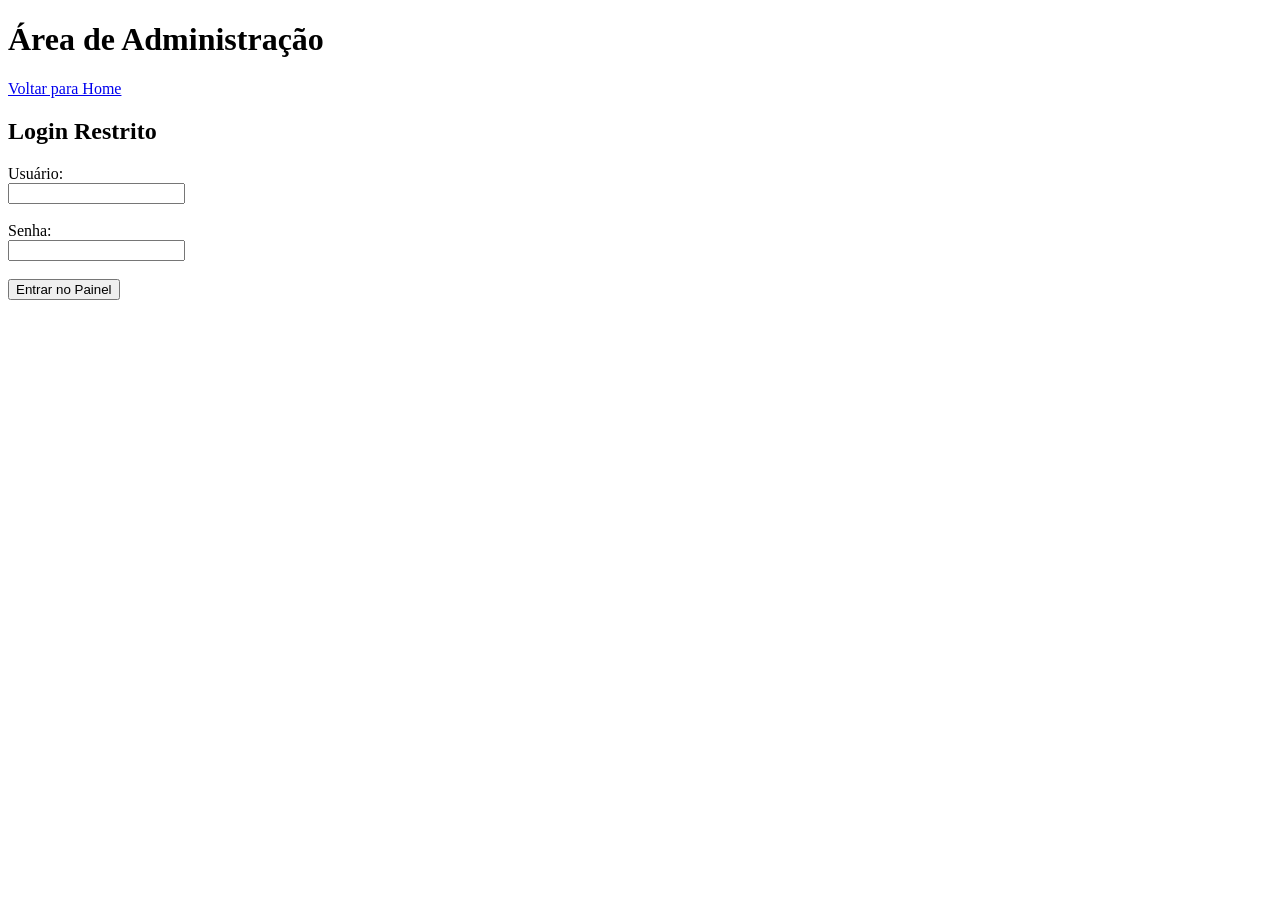
==== admin.html @ 0ec5e9e4 "Arquivos criados com links funcionando" ====
<!DOCTYPE html>
<html lang="pt-BR">
<head>
    <meta charset="UTF-8">
    <meta name="viewport" content="width=device-width, initial-scale=1.0">
    <title>Painel Administrativo - Biblioteca Brasil</title>
</head>
<body>
    <header>
        <h1>Área de Administração</h1>
        <a href="index.html">Voltar para Home</a>
    </header>

    <main>
        <h2>Login Restrito</h2>
        <form action="#" method="POST">
            <label for="usuario">Usuário:</label><br>
            <input type="text" id="usuario" name="usuario" required><br><br>

            <label for="senha">Senha:</label><br>
            <input type="password" id="senha" name="senha" required><br><br>

            <button type="submit">Entrar no Painel</button>
        </form>
    </main>
</body>
</html>
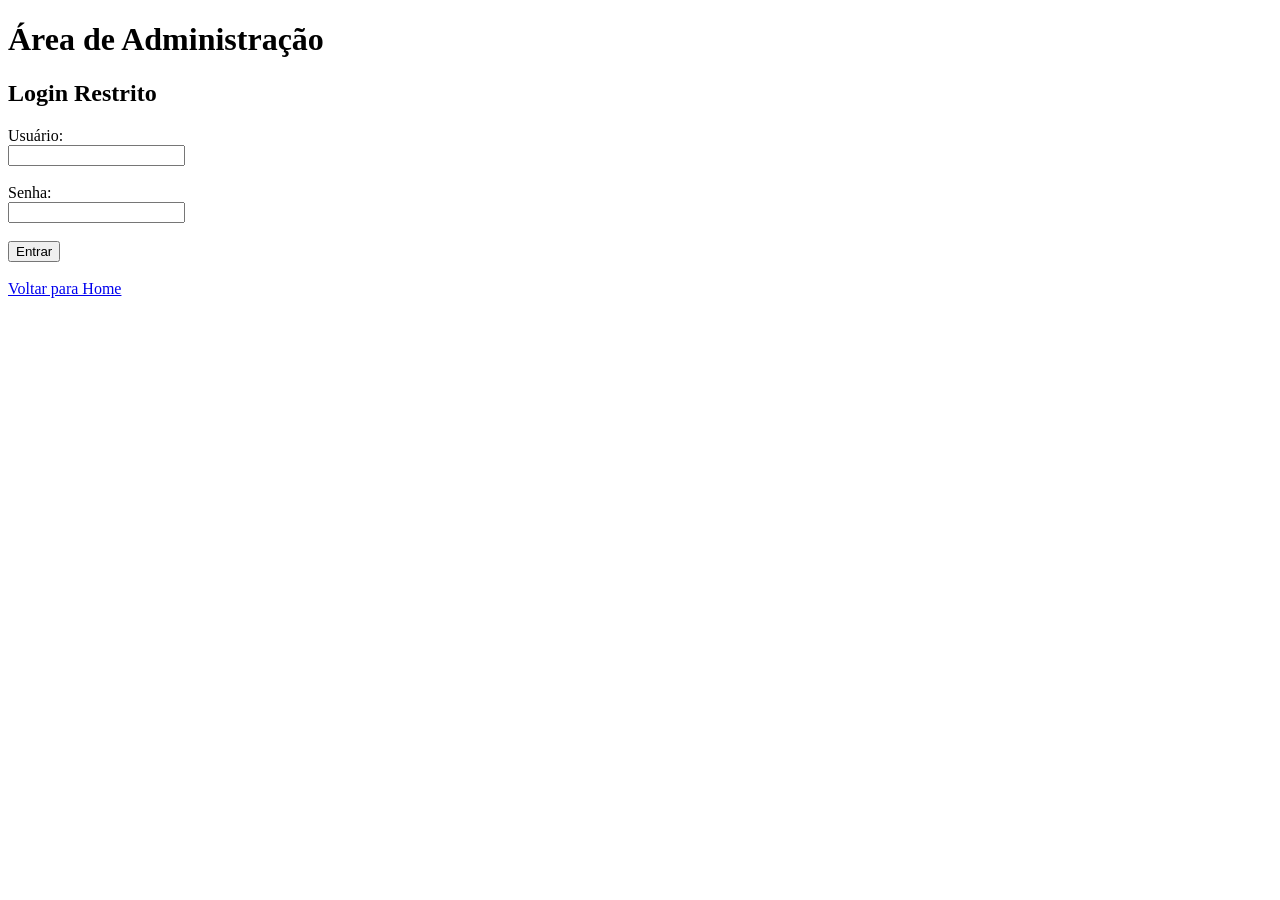
==== commit 64d22efd: "Atualiza botão entrar e retornar ao início" ====
--- a/admin.html
+++ b/admin.html
@@ -8,7 +8,6 @@
 <body>
     <header>
         <h1>Área de Administração</h1>
-        <a href="index.html">Voltar para Home</a>
     </header>
 
     <main>
@@ -20,8 +19,12 @@
             <label for="senha">Senha:</label><br>
             <input type="password" id="senha" name="senha" required><br><br>
 
-            <button type="submit">Entrar no Painel</button>
+            <button type="submit">Entrar</button>
+
+
         </form>
+
+        <br><a href="index.html">Voltar para Home</a>
     </main>
 </body>
 </html>
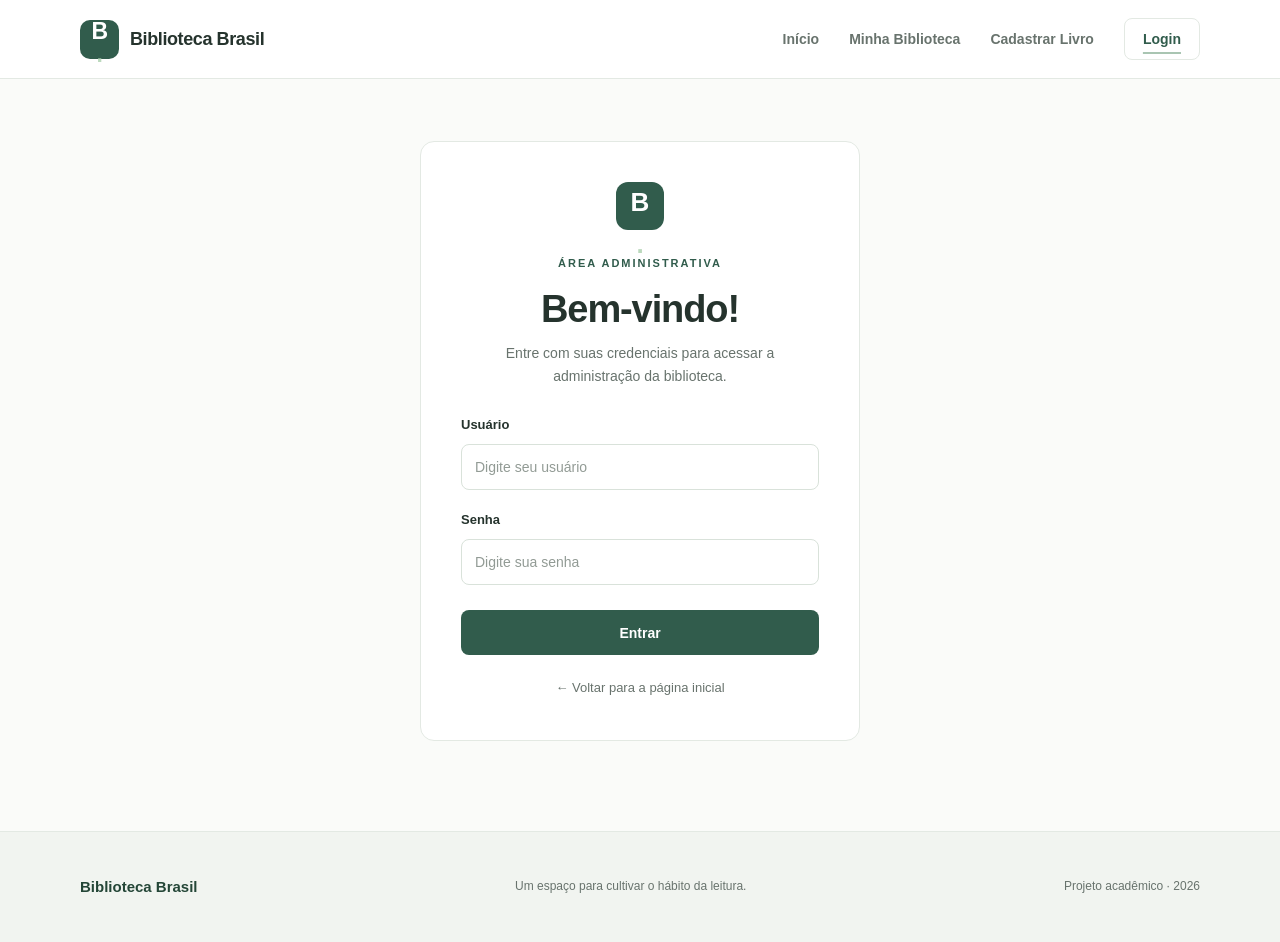
==== commit 939bc5ba: "Atualiza CSS de todos os arquivos" ====
--- a/admin.html
+++ b/admin.html
@@ -3,28 +3,53 @@
 <head>
     <meta charset="UTF-8">
     <meta name="viewport" content="width=device-width, initial-scale=1.0">
-    <title>Painel Administrativo - Biblioteca Brasil</title>
+    <meta name="description" content="Acesse a área administrativa da Biblioteca Brasil.">
+    <title>Biblioteca Brasil | Login</title>
+    <link rel="stylesheet" href="style.css">
 </head>
 <body>
-    <header>
-        <h1>Área de Administração</h1>
+    <header class="cabecalho">
+        <div class="container cabecalho-conteudo">
+            <a class="marca" href="index.html" aria-label="Biblioteca Brasil - página inicial">
+                <span class="marca-simbolo" aria-hidden="true">B<span>.</span></span>
+                <span>Biblioteca Brasil</span>
+            </a>
+            <nav class="navegacao" aria-label="Navegação principal">
+                <a href="index.html">Início</a>
+                <a href="biblioteca.html">Minha Biblioteca</a>
+                <a href="cadastro.html">Cadastrar Livro</a>
+                <a class="link-login ativo" href="admin.html" aria-current="page">Login</a>
+            </nav>
+        </div>
     </header>
 
-    <main>
-        <h2>Login Restrito</h2>
-        <form action="#" method="POST">
-            <label for="usuario">Usuário:</label><br>
-            <input type="text" id="usuario" name="usuario" required><br><br>
+    <main class="pagina-interna pagina-login container">
+        <section class="painel login-painel" aria-labelledby="titulo-login">
+            <div class="login-icone" aria-hidden="true">B<span>.</span></div>
+            <span class="etiqueta">ÁREA ADMINISTRATIVA</span>
+            <h1 id="titulo-login">Bem-vindo!</h1>
+            <p>Entre com suas credenciais para acessar a administração da biblioteca.</p>
+            <form action="#" method="POST" class="formulario-login">
+                <div class="campo">
+                    <label for="usuario">Usuário</label>
+                    <input type="text" id="usuario" name="usuario" placeholder="Digite seu usuário" autocomplete="username" required>
+                </div>
+                <div class="campo">
+                    <label for="senha">Senha</label>
+                    <input type="password" id="senha" name="senha" placeholder="Digite sua senha" autocomplete="current-password" required>
+                </div>
+                <button type="submit" class="botao botao-primario botao-largura-total">Entrar</button>
+            </form>
+            <a class="voltar-login" href="index.html">← Voltar para a página inicial</a>
+        </section>
+    </main>
 
-            <label for="senha">Senha:</label><br>
-            <input type="password" id="senha" name="senha" required><br><br>
-
-            <button type="submit">Entrar</button>
-
-
-        </form>
-
-        <br><a href="index.html">Voltar para Home</a>
-    </main>
+    <footer class="rodape">
+        <div class="container rodape-conteudo">
+            <span>Biblioteca Brasil</span>
+            <p>Um espaço para cultivar o hábito da leitura.</p>
+            <small>Projeto acadêmico · 2026</small>
+        </div>
+    </footer>
 </body>
-</html>+</html>
--- a/style.css
+++ b/style.css
@@ -0,0 +1,178 @@
+/* Biblioteca Brasil — identidade visual compartilhada */
+:root {
+    --verde: #315c4c;
+    --verde-escuro: #244637;
+    --verde-claro: #eaf1eb;
+    --fundo: #fafbf9;
+    --branco: #ffffff;
+    --texto: #25332d;
+    --texto-suave: #68736d;
+    --borda: #e3e9e3;
+    --raio: 12px;
+}
+
+* { box-sizing: border-box; }
+html { scroll-behavior: smooth; }
+body {
+    margin: 0;
+    font-family: Arial, Helvetica, sans-serif;
+    color: var(--texto);
+    background: var(--fundo);
+    line-height: 1.6;
+}
+a { color: inherit; text-decoration: none; }
+.container { width: min(1120px, calc(100% - 48px)); margin: 0 auto; }
+
+/* Cabeçalho e menu */
+.cabecalho { background: var(--branco); border-bottom: 1px solid var(--borda); }
+.cabecalho-conteudo { min-height: 78px; display: flex; align-items: center; justify-content: space-between; gap: 24px; }
+.marca { display: inline-flex; align-items: center; gap: 11px; font-weight: 700; font-size: 18px; letter-spacing: -.4px; white-space: nowrap; }
+.marca-simbolo { display: grid; place-items: center; width: 39px; height: 39px; border-radius: 10px; background: var(--verde); color: white; font-size: 23px; line-height: 1; }
+.marca-simbolo span { color: #bbd9bd; }
+.navegacao { display: flex; align-items: center; gap: 30px; flex-wrap: wrap; }
+.navegacao a { font-size: 14px; color: var(--texto-suave); font-weight: 600; transition: color .2s; }
+.navegacao a:hover, .navegacao a.ativo { color: var(--verde); }
+.navegacao a.ativo { text-decoration: underline; text-decoration-color: #a9c5b2; text-decoration-thickness: 2px; text-underline-offset: 8px; }
+.navegacao .link-login { border: 1px solid var(--borda); border-radius: 8px; padding: 9px 18px; color: var(--texto); }
+.navegacao .link-login:hover { border-color: var(--verde); color: var(--verde); }
+
+/* Banner principal */
+.apresentacao { padding: 34px 0 0; }
+.apresentacao-conteudo { background: var(--verde-claro); border: 1px solid #e1eae2; border-radius: 16px; text-align: center; padding: 86px 32px 92px; }
+.etiqueta { display: inline-block; color: var(--verde); font-size: 11px; letter-spacing: 2px; font-weight: 700; }
+h1, h2, h3, p { margin-top: 0; }
+h1 { max-width: 700px; margin: 15px auto 18px; font-size: clamp(34px, 5vw, 53px); line-height: 1.17; letter-spacing: -1.8px; }
+.apresentacao p { max-width: 570px; margin: 0 auto; color: #53675b; font-size: 16px; }
+.acoes { display: flex; justify-content: center; align-items: center; gap: 12px; flex-wrap: wrap; margin-top: 32px; }
+.botao { min-height: 45px; display: inline-flex; align-items: center; justify-content: center; gap: 12px; border-radius: 8px; padding: 11px 20px; font-size: 14px; font-weight: 700; transition: background .2s, transform .2s, border-color .2s; }
+.botao:hover { transform: translateY(-2px); }
+.botao-primario { background: var(--verde); color: var(--branco); }
+.botao-primario:hover { background: var(--verde-escuro); }
+.botao-secundario { border: 1px solid #c9d8cb; color: var(--verde-escuro); background: rgba(255,255,255,.45); }
+.botao-secundario:hover { border-color: var(--verde); background: white; }
+
+/* Três funcionalidades do protótipo */
+.funcionalidades { padding-top: 78px; padding-bottom: 95px; }
+.secao-cabecalho { text-align: center; margin-bottom: 35px; }
+.secao-cabecalho h2 { font-size: clamp(25px, 3vw, 32px); line-height: 1.25; letter-spacing: -.8px; margin: 10px 0; }
+.secao-cabecalho p { color: var(--texto-suave); font-size: 15px; }
+.grade-cards { display: grid; grid-template-columns: repeat(3, 1fr); gap: 20px; }
+.card { display: flex; flex-direction: column; align-items: flex-start; min-height: 237px; border: 1px solid var(--borda); border-radius: var(--raio); background: var(--branco); padding: 29px 27px 25px; transition: transform .2s, box-shadow .2s; }
+.card:hover { transform: translateY(-3px); box-shadow: 0 9px 24px rgba(29, 58, 41, .06); }
+.card-numero { display: inline-block; font-size: 13px; color: #69907a; font-weight: 700; margin-bottom: 19px; }
+.card h3 { font-size: 18px; line-height: 1.3; margin-bottom: 10px; letter-spacing: -.3px; }
+.card p { color: var(--texto-suave); font-size: 14px; margin-bottom: 21px; }
+.card a { margin-top: auto; color: var(--verde); font-size: 13px; font-weight: 700; }
+.card a:hover { text-decoration: underline; text-underline-offset: 4px; }
+.card a span { padding-left: 5px; }
+
+/* Rodapé */
+.rodape { background: #f1f4f0; border-top: 1px solid var(--borda); }
+.rodape-conteudo { min-height: 110px; display: flex; align-items: center; justify-content: space-between; gap: 16px; }
+.rodape span { font-weight: 700; color: var(--verde-escuro); font-size: 15px; }
+.rodape p, .rodape small { color: var(--texto-suave); font-size: 12px; margin: 0; }
+
+/* Telas menores */
+@media (max-width: 800px) {
+    .cabecalho-conteudo { flex-direction: column; justify-content: center; padding: 19px 0; gap: 17px; }
+    .navegacao { justify-content: center; gap: 13px 20px; }
+    .grade-cards { grid-template-columns: 1fr; max-width: 520px; margin: auto; }
+    .card { min-height: 205px; }
+    .funcionalidades { padding: 64px 0 75px; }
+    .rodape-conteudo { flex-direction: column; justify-content: center; text-align: center; padding: 24px 0; gap: 5px; }
+}
+@media (max-width: 480px) {
+    .container { width: min(100% - 30px, 1120px); }
+    .marca { font-size: 16px; }
+    .navegacao { gap: 12px 15px; }
+    .navegacao a { font-size: 12px; }
+    .navegacao .link-login { padding: 6px 11px; }
+    .apresentacao { padding-top: 16px; }
+    .apresentacao-conteudo { padding: 67px 20px; }
+    h1 { letter-spacing: -1px; }
+    .apresentacao p { font-size: 14px; }
+    .acoes { flex-direction: column; align-items: stretch; }
+    .card { padding: 25px; }
+}
+
+/* Páginas internas: cadastro, biblioteca e login */
+body { min-height: 100vh; display: flex; flex-direction: column; }
+main { flex: 1; }
+button, input, select { font: inherit; }
+button { cursor: pointer; }
+:focus-visible { outline: 3px solid #85b9a0; outline-offset: 3px; }
+.pagina-interna { padding-top: 62px; padding-bottom: 90px; }
+.titulo-pagina { margin-bottom: 32px; }
+.titulo-pagina h1, .login-painel h1 { max-width: none; margin: 10px 0 10px; font-size: clamp(29px, 4vw, 38px); letter-spacing: -1.1px; line-height: 1.2; }
+.titulo-pagina p { margin-bottom: 0; font-size: 15px; color: var(--texto-suave); }
+.centralizado { text-align: center; }
+.painel { background: var(--branco); border: 1px solid var(--borda); border-radius: 14px; }
+
+/* Cadastro */
+.formulario-painel { max-width: 760px; margin: 0 auto; padding: 35px; }
+.formulario-livro { display: grid; grid-template-columns: repeat(2, minmax(0, 1fr)); gap: 24px; }
+.campo { display: flex; flex-direction: column; gap: 8px; min-width: 0; }
+.campo label, .rotulo-filtros { color: var(--texto); font-size: 13px; font-weight: 700; }
+.campo input, .campo select { width: 100%; min-height: 45px; padding: 11px 13px; border: 1px solid #d9e2da; border-radius: 8px; background: #fff; color: var(--texto); font-size: 14px; outline: none; transition: border-color .2s, box-shadow .2s; }
+.campo input::placeholder { color: #929b95; }
+.campo input:focus, .campo select:focus { border-color: var(--verde); box-shadow: 0 0 0 3px rgba(49, 92, 76, .1); }
+.acoes-formulario { grid-column: 1 / -1; display: flex; justify-content: flex-end; gap: 12px; border-top: 1px solid var(--borda); padding-top: 23px; margin-top: 4px; }
+.acoes-formulario .botao, .formulario-login .botao { border: 0; }
+.acoes-formulario .botao-secundario { border: 1px solid #c9d8cb; }
+
+/* Minha biblioteca */
+.titulo-com-acao { display: flex; align-items: end; justify-content: space-between; gap: 22px; }
+.titulo-com-acao .botao { white-space: nowrap; }
+.painel-filtros { padding: 25px 28px; }
+.campo-busca { max-width: 100%; }
+.grupo-filtros { margin-top: 22px; }
+.rotulo-filtros { display: block; margin-bottom: 11px; }
+.botoes-filtros { display: flex; flex-wrap: wrap; gap: 9px; }
+.filtro-botao { border: 1px solid var(--borda); background: #fff; color: var(--texto-suave); border-radius: 8px; padding: 9px 14px; font-size: 13px; font-weight: 600; transition: background .2s, border-color .2s, color .2s; }
+.filtro-botao:hover { border-color: var(--verde); color: var(--verde); background: var(--verde-claro); }
+.filtro-botao.selecionado { background: var(--verde); border-color: var(--verde); color: white; }
+.secao-livros { margin-top: 39px; }
+.secao-livros-cabecalho { display: flex; align-items: center; justify-content: space-between; gap: 10px; margin-bottom: 18px; }
+.secao-livros h2 { font-size: 22px; letter-spacing: -.5px; margin: 0; }
+.texto-apoio { color: var(--texto-suave); font-size: 13px; }
+.grid-livros { display: grid; grid-template-columns: repeat(3, minmax(0, 1fr)); gap: 18px; }
+.livro-card { background: var(--branco); border: 1px solid var(--borda); border-radius: var(--raio); padding: 25px; }
+.livro-card h3 { margin: 17px 0 14px; font-size: 20px; letter-spacing: -.4px; }
+.livro-card p { font-size: 13px; color: var(--texto-suave); margin-bottom: 7px; }
+.livro-card p strong { color: var(--texto); }
+.status { display: inline-block; padding: 5px 10px; font-size: 11px; font-weight: 700; border-radius: 20px; background: #eef2ee; color: #52685b; }
+.status-andamento { background: #eaf1eb; color: var(--verde); }
+.progresso-texto { display: flex; justify-content: space-between; flex-wrap: wrap; gap: 5px; margin: 25px 0 9px; font-size: 12px; color: var(--texto-suave); }
+.progresso-texto strong { color: var(--texto); }
+.barra-progresso { height: 7px; overflow: hidden; background: #e7eee8; border-radius: 10px; }
+.barra-progresso span { display: block; height: 100%; background: var(--verde); border-radius: inherit; }
+
+/* Login administrativo */
+.pagina-login { display: flex; align-items: center; justify-content: center; }
+.login-painel { width: min(100%, 440px); padding: 40px; text-align: center; }
+.login-icone { display: grid; place-items: center; width: 48px; height: 48px; margin: 0 auto 19px; background: var(--verde); border-radius: 12px; color: white; font-weight: 700; font-size: 26px; }
+.login-icone span { color: #bbd9bd; }
+.login-painel h1 { margin-top: 12px; }
+.login-painel > p { color: var(--texto-suave); font-size: 14px; margin-bottom: 28px; }
+.formulario-login { text-align: left; display: grid; gap: 20px; }
+.botao-largura-total { width: 100%; margin-top: 5px; }
+.voltar-login { display: inline-block; margin-top: 23px; color: var(--texto-suave); font-size: 13px; }
+.voltar-login:hover { color: var(--verde); text-decoration: underline; }
+
+@media (max-width: 800px) {
+    .grid-livros { grid-template-columns: repeat(2, minmax(0, 1fr)); }
+}
+@media (max-width: 600px) {
+    .pagina-interna { padding-top: 40px; padding-bottom: 65px; }
+    .formulario-painel { padding: 23px; }
+    .formulario-livro { grid-template-columns: 1fr; gap: 19px; }
+    .titulo-com-acao { align-items: flex-start; flex-direction: column; }
+    .painel-filtros { padding: 20px; }
+    .grid-livros { grid-template-columns: 1fr; }
+    .secao-livros-cabecalho { align-items: flex-start; flex-direction: column; }
+    .login-painel { padding: 30px 24px; }
+}
+@media (max-width: 380px) {
+    .acoes-formulario { flex-direction: column-reverse; }
+    .acoes-formulario .botao { width: 100%; }
+}
